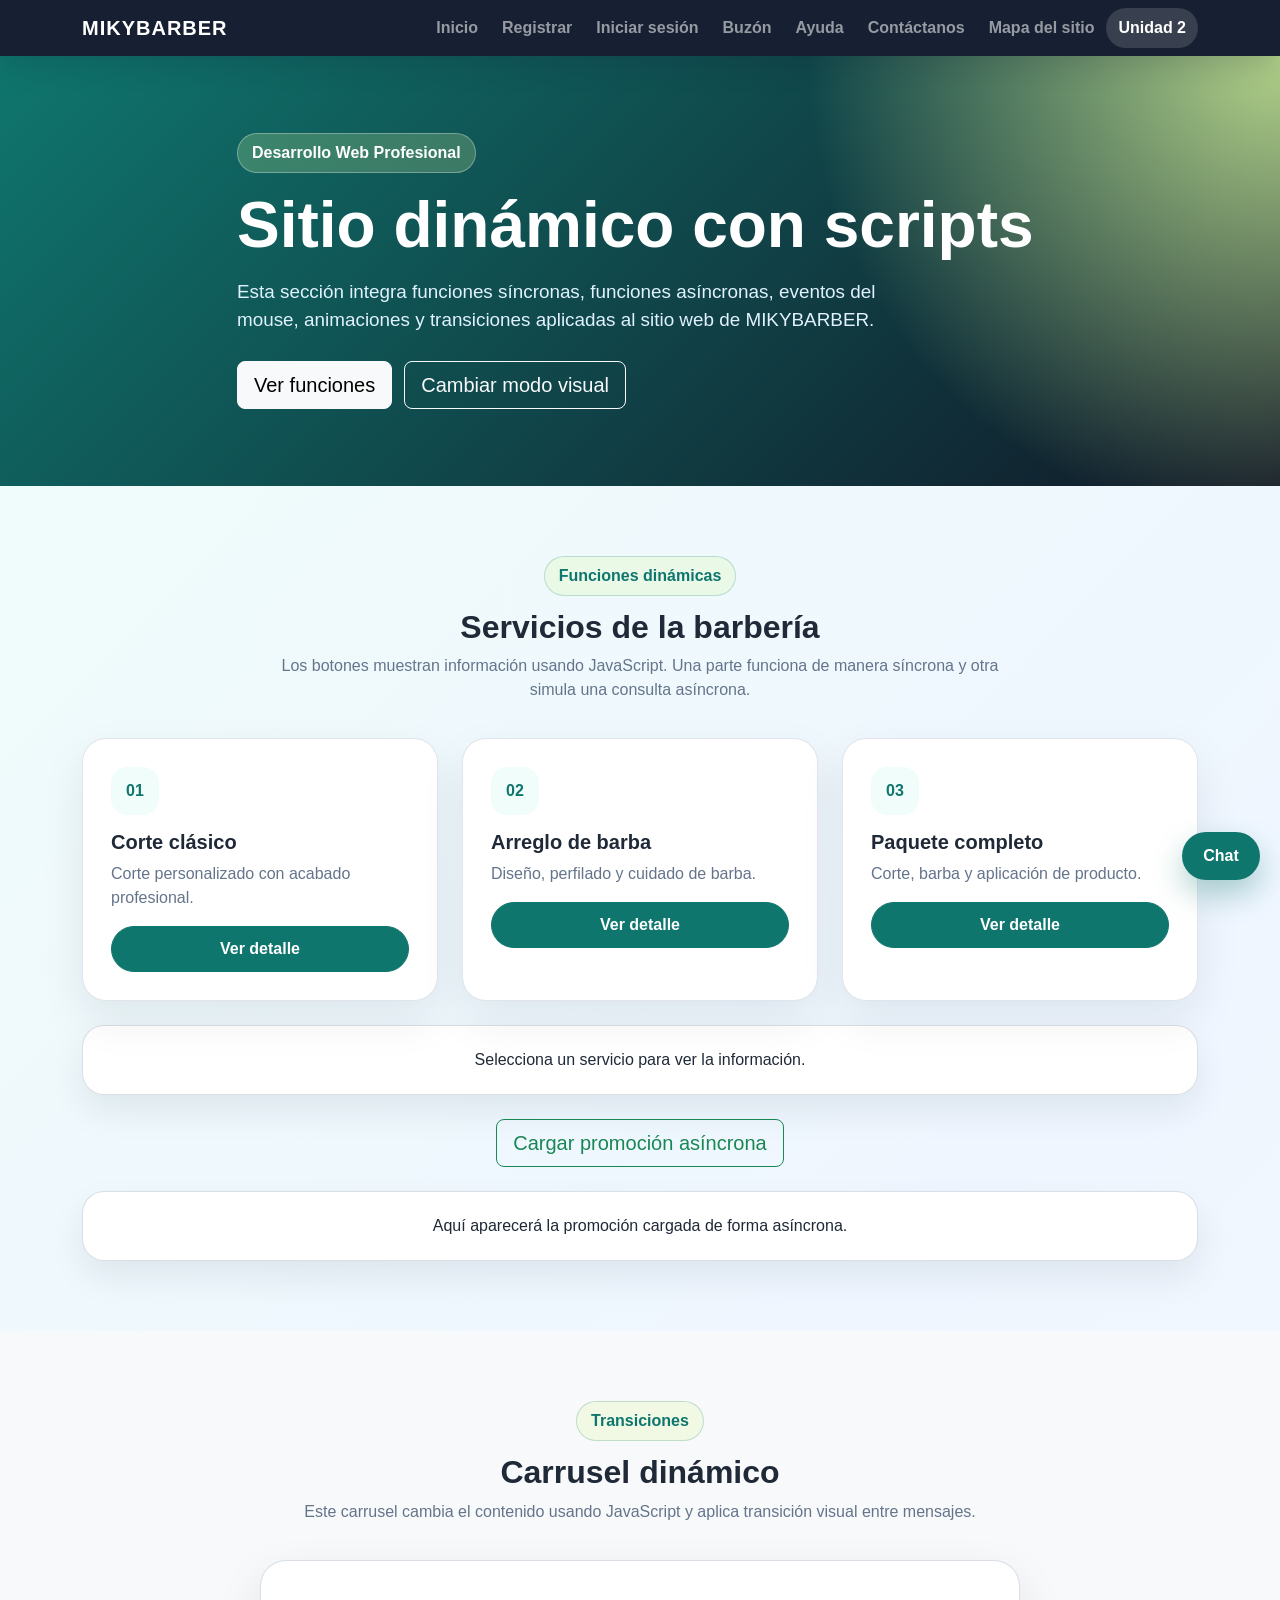
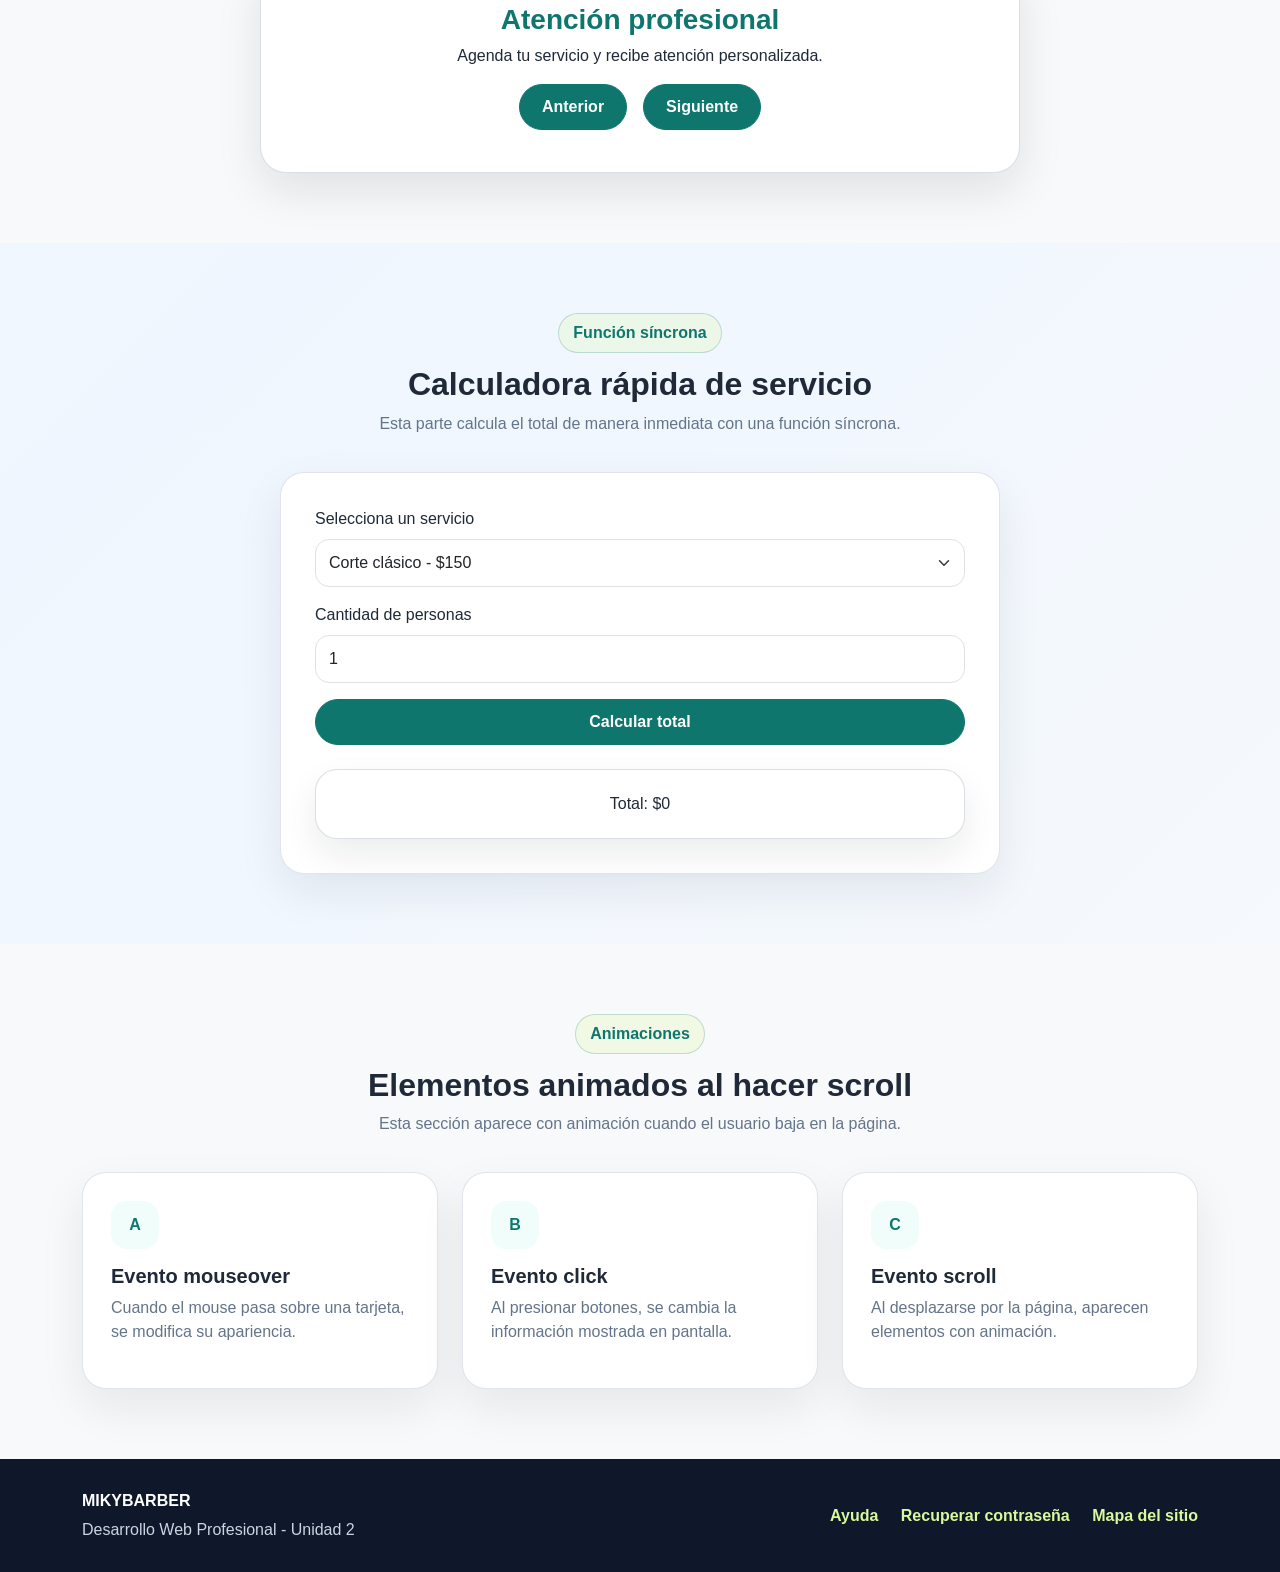
==== unidad2.html @ f6716950 "front y back" ====
<!DOCTYPE html>
<html lang="es">
<head>
  <meta charset="UTF-8">
  <meta name="viewport" content="width=device-width, initial-scale=1.0">
  <title>Unidad 2 MIKYBARBER</title>
  <link href="https://cdn.jsdelivr.net/npm/bootstrap@5.3.3/dist/css/bootstrap.min.css" rel="stylesheet">
  <link rel="stylesheet" href="css/estilos.css">
</head>
<body>

<nav class="navbar navbar-expand-lg navbar-dark main-navbar">
  <div class="container">
    <a class="navbar-brand site-id" href="index.html">MIKYBARBER</a>

    <button class="navbar-toggler" type="button" data-bs-toggle="collapse" data-bs-target="#menuPrincipal">
      <span class="navbar-toggler-icon"></span>
    </button>

    <div class="collapse navbar-collapse" id="menuPrincipal">
      <ul class="navbar-nav ms-auto">
        <li class="nav-item"><a class="nav-link" href="index.html">Inicio</a></li>
        <li class="nav-item"><a class="nav-link" href="registrO.html">Registrar</a></li>
        <li class="nav-item"><a class="nav-link" href="login.html">Iniciar sesión</a></li>
        <li class="nav-item"><a class="nav-link" href="buzon.html">Buzón</a></li>
        <li class="nav-item"><a class="nav-link" href="ayuda.html">Ayuda</a></li>
        <li class="nav-item"><a class="nav-link" href="contacto.html">Contáctanos</a></li>
        <li class="nav-item"><a class="nav-link" href="mapa-sitio.html">Mapa del sitio</a></li>
        <li class="nav-item"><a class="nav-link active" href="unidad2.html">Unidad 2</a></li>
      </ul>
    </div>
  </div>
</nav>

<header class="hero-section dinamico-hero">
  <div class="container hero-content">
    <span class="badge-soft">Desarrollo Web Profesional</span>
    <h1>Sitio dinámico con scripts</h1>
    <p>
      Esta sección integra funciones síncronas, funciones asíncronas, eventos del mouse,
      animaciones y transiciones aplicadas al sitio web de MIKYBARBER.
    </p>
    <div class="hero-actions">
      <a href="#zona-dinamica" class="btn btn-light btn-lg">Ver funciones</a>
      <button class="btn btn-outline-light btn-lg" id="btnModo">Cambiar modo visual</button>
    </div>
  </div>
</header>

<main>

<section class="section-space" id="zona-dinamica">
  <div class="container">
    <div class="section-title">
      <span class="badge-soft">Funciones dinámicas</span>
      <h2>Servicios de la barbería</h2>
      <p>
        Los botones muestran información usando JavaScript. Una parte funciona de manera síncrona
        y otra simula una consulta asíncrona.
      </p>
    </div>

    <div class="row g-4">
      <div class="col-md-4">
        <article class="info-card tarjeta-mouse" data-servicio="corte">
          <div class="card-icon">01</div>
          <h3>Corte clásico</h3>
          <p>Corte personalizado con acabado profesional.</p>
          <button class="btn btn-brand w-100 btn-servicio" data-servicio="corte">Ver detalle</button>
        </article>
      </div>

      <div class="col-md-4">
        <article class="info-card tarjeta-mouse" data-servicio="barba">
          <div class="card-icon">02</div>
          <h3>Arreglo de barba</h3>
          <p>Diseño, perfilado y cuidado de barba.</p>
          <button class="btn btn-brand w-100 btn-servicio" data-servicio="barba">Ver detalle</button>
        </article>
      </div>

      <div class="col-md-4">
        <article class="info-card tarjeta-mouse" data-servicio="paquete">
          <div class="card-icon">03</div>
          <h3>Paquete completo</h3>
          <p>Corte, barba y aplicación de producto.</p>
          <button class="btn btn-brand w-100 btn-servicio" data-servicio="paquete">Ver detalle</button>
        </article>
      </div>
    </div>

    <div class="resultado-dinamico mt-4" id="resultadoServicio">
      Selecciona un servicio para ver la información.
    </div>

    <div class="text-center mt-4">
      <button class="btn btn-outline-success btn-lg" id="btnPromocion">Cargar promoción asíncrona</button>
    </div>

    <div class="resultado-dinamico mt-4" id="resultadoPromocion">
      Aquí aparecerá la promoción cargada de forma asíncrona.
    </div>
  </div>
</section>

<section class="section-space bg-light">
  <div class="container">
    <div class="section-title">
      <span class="badge-soft">Transiciones</span>
      <h2>Carrusel dinámico</h2>
      <p>
        Este carrusel cambia el contenido usando JavaScript y aplica transición visual entre mensajes.
      </p>
    </div>

    <div class="carrusel-dinamico">
      <h3 id="tituloCarrusel">Atención profesional</h3>
      <p id="textoCarrusel">Agenda tu servicio y recibe atención personalizada.</p>

      <div class="d-flex justify-content-center gap-3 mt-3">
        <button class="btn btn-brand" id="btnAnterior">Anterior</button>
        <button class="btn btn-brand" id="btnSiguiente">Siguiente</button>
      </div>
    </div>
  </div>
</section>

<section class="section-space">
  <div class="container">
    <div class="section-title">
      <span class="badge-soft">Función síncrona</span>
      <h2>Calculadora rápida de servicio</h2>
      <p>
        Esta parte calcula el total de manera inmediata con una función síncrona.
      </p>
    </div>

    <div class="form-card mx-auto">
      <label for="servicioSelect" class="form-label">Selecciona un servicio</label>
      <select id="servicioSelect" class="form-select mb-3">
        <option value="150">Corte clásico - $150</option>
        <option value="120">Barba - $120</option>
        <option value="250">Paquete completo - $250</option>
      </select>

      <label for="cantidadInput" class="form-label">Cantidad de personas</label>
      <input type="number" id="cantidadInput" class="form-control mb-3" value="1" min="1">

      <button class="btn btn-brand w-100" id="btnCalcular">Calcular total</button>

      <div class="resultado-dinamico mt-4" id="resultadoTotal">
        Total: $0
      </div>
    </div>
  </div>
</section>

<section class="section-space bg-light">
  <div class="container">
    <div class="section-title elemento-scroll">
      <span class="badge-soft">Animaciones</span>
      <h2>Elementos animados al hacer scroll</h2>
      <p>
        Esta sección aparece con animación cuando el usuario baja en la página.
      </p>
    </div>

    <div class="row g-4">
      <div class="col-md-4">
        <article class="info-card elemento-scroll">
          <div class="card-icon">A</div>
          <h3>Evento mouseover</h3>
          <p>Cuando el mouse pasa sobre una tarjeta, se modifica su apariencia.</p>
        </article>
      </div>

      <div class="col-md-4">
        <article class="info-card elemento-scroll">
          <div class="card-icon">B</div>
          <h3>Evento click</h3>
          <p>Al presionar botones, se cambia la información mostrada en pantalla.</p>
        </article>
      </div>

      <div class="col-md-4">
        <article class="info-card elemento-scroll">
          <div class="card-icon">C</div>
          <h3>Evento scroll</h3>
          <p>Al desplazarse por la página, aparecen elementos con animación.</p>
        </article>
      </div>
    </div>
  </div>
</section>

</main>

<div class="floating-chat">
  <a href="chat.html">Chat</a>
</div>

<footer class="site-footer">
  <div class="container footer-grid">
    <div>
      <strong>MIKYBARBER</strong>
      <p>Desarrollo Web Profesional - Unidad 2</p>
    </div>
    <div>
      <a href="ayuda.html">Ayuda</a>
      <a href="recuperar.html">Recuperar contraseña</a>
      <a href="mapa-sitio.html">Mapa del sitio</a>
    </div>
  </div>
</footer>

<script src="https://cdn.jsdelivr.net/npm/bootstrap@5.3.3/dist/js/bootstrap.bundle.min.js"></script>
<script src="js/unidad2.js"></script>
</body>
</html>
---- css/estilos.css ----
:root {
    --brand-dark: #1f2937;
    --brand-main: #0f766e;
    --brand-soft: #d9f99d;
    --brand-light: #f0fdfa;
    --text-main: #1f2937;
    --text-muted: #64748b;
    --card-bg: #ffffff;
    --border-soft: #dbeafe;
}

* { box-sizing: border-box; }

body {
    margin: 0;
    font-family: Arial, Helvetica, sans-serif;
    color: var(--text-main);
    background: linear-gradient(135deg, #f0fdfa 0%, #eff6ff 48%, #f8fafc 100%);
    min-height: 100vh;
}

.main-navbar {
    background: rgba(15, 23, 42, 0.96);
    box-shadow: 0 8px 30px rgba(15, 23, 42, 0.18);
}

.site-id {
    font-weight: 800;
    letter-spacing: 1px;
}

.navbar .nav-link {
    font-weight: 600;
    border-radius: 999px;
    padding-left: 12px !important;
    padding-right: 12px !important;
}

.navbar .nav-link.active,
.navbar .nav-link:hover {
    background: rgba(255, 255, 255, 0.14);
}

.site-search {
    gap: 8px;
}

.site-search .form-control {
    min-width: 170px;
    border-radius: 999px;
}

.site-search .btn,
.btn-brand {
    border-radius: 999px;
    font-weight: 700;
}

.btn-brand {
    background: var(--brand-main);
    border: 1px solid var(--brand-main);
    color: white;
    padding: 10px 22px;
}

.btn-brand:hover {
    background: #115e59;
    border-color: #115e59;
    color: white;
}

.hero-section {
    min-height: 430px;
    display: flex;
    align-items: center;
    background: radial-gradient(circle at top left, rgba(217, 249, 157, 0.85), transparent 34%), linear-gradient(135deg, #0f766e, #1e3a8a);
    color: white;
}

.hero-content {
    max-width: 830px;
    padding-top: 70px;
    padding-bottom: 70px;
}

.hero-content h1 {
    font-size: clamp(2.4rem, 5vw, 4.4rem);
    font-weight: 800;
    margin: 14px 0;
}

.hero-content p {
    font-size: 1.18rem;
    max-width: 650px;
    color: #e0f2fe;
}

.hero-actions {
    display: flex;
    flex-wrap: wrap;
    gap: 12px;
    margin-top: 26px;
}

.badge-soft {
    display: inline-block;
    background: rgba(217, 249, 157, 0.22);
    color: #0f766e;
    border: 1px solid rgba(15, 118, 110, 0.22);
    padding: 7px 14px;
    border-radius: 999px;
    font-weight: 800;
}

.hero-section .badge-soft {
    color: white;
    border-color: rgba(255,255,255,.3);
}

.section-space,
.form-section,
.error-section {
    padding-top: 70px;
    padding-bottom: 70px;
}

.section-title {
    text-align: center;
    max-width: 760px;
    margin: 0 auto 36px;
}

.section-title h1,
.section-title h2,
.form-intro h1 {
    font-weight: 800;
    margin-top: 12px;
}

.section-title p,
.form-intro p,
.info-card p,
.map-card li,
.error-card p {
    color: var(--text-muted);
}

.info-card,
.form-card,
.map-card,
.search-panel,
.error-card,
.chat-box,
.chat-info,
.feature-strip {
    background: var(--card-bg);
    border: 1px solid rgba(148, 163, 184, 0.28);
    border-radius: 24px;
    box-shadow: 0 18px 45px rgba(15, 23, 42, 0.08);
}

.info-card {
    padding: 28px;
    height: 100%;
    transition: transform .2s ease, box-shadow .2s ease;
}

.info-card:hover {
    transform: translateY(-4px);
    box-shadow: 0 24px 55px rgba(15, 23, 42, 0.12);
}

.info-card h3 {
    font-size: 1.25rem;
    font-weight: 800;
    margin-top: 15px;
}

.info-card a,
.map-card a,
.form-card a,
.site-footer a {
    color: var(--brand-main);
    font-weight: 700;
    text-decoration: none;
}

.info-card a:hover,
.map-card a:hover,
.site-footer a:hover {
    text-decoration: underline;
}

.card-icon {
    width: 48px;
    height: 48px;
    border-radius: 16px;
    background: var(--brand-light);
    color: var(--brand-main);
    display: grid;
    place-items: center;
    font-weight: 800;
}

.feature-strip {
    padding: 30px;
    display: flex;
    justify-content: space-between;
    align-items: center;
    gap: 20px;
}

.form-section {
    display: flex;
    justify-content: center;
}

.form-card {
    width: min(100%, 720px);
    padding: 34px;
}

.small-card {
    width: min(100%, 520px);
}

.form-control,
.form-select {
    border-radius: 14px;
    padding: 11px 13px;
}

.form-control:focus,
.form-select:focus {
    border-color: var(--brand-main);
    box-shadow: 0 0 0 .22rem rgba(15, 118, 110, .15);
}

.form-text {
    color: var(--text-muted);
}

.site-map-grid {
    display: grid;
    grid-template-columns: repeat(3, minmax(0, 1fr));
    gap: 20px;
}

.map-card {
    padding: 28px;
}

.map-card h2 {
    font-size: 1.3rem;
    font-weight: 800;
    margin-bottom: 16px;
}

.map-card ul {
    margin: 0;
    padding-left: 20px;
}

.map-card li {
    margin-bottom: 9px;
}

.search-panel {
    padding: 28px;
    max-width: 850px;
    margin: 0 auto;
}

.site-search-page {
    display: flex;
    gap: 12px;
    margin-bottom: 22px;
}

.results-list article {
    padding: 16px;
    border: 1px solid #e2e8f0;
    border-radius: 18px;
    margin-top: 12px;
    background: #f8fafc;
}

.results-list h3 {
    font-size: 1.05rem;
    font-weight: 800;
}

.chat-layout {
    display: grid;
    grid-template-columns: .9fr 1.1fr;
    gap: 24px;
    align-items: start;
}

.chat-info,
.chat-box {
    padding: 28px;
}

.chat-message {
    padding: 12px 14px;
    border-radius: 18px;
    margin-bottom: 12px;
    max-width: 85%;
}

.chat-message.bot {
    background: #ecfeff;
}

.chat-message.user {
    background: #dcfce7;
    margin-left: auto;
}

.chat-form {
    display: flex;
    gap: 10px;
    margin-top: 18px;
}

.error-section {
    min-height: 70vh;
    display: grid;
    place-items: center;
}

.error-card {
    max-width: 700px;
    text-align: center;
    padding: 46px;
}

.error-code {
    display: block;
    font-size: 6rem;
    line-height: 1;
    color: var(--brand-main);
    font-weight: 900;
}

.floating-chat {
    position: fixed;
    right: 20px;
    bottom: 20px;
    z-index: 20;
}

.floating-chat a {
    display: inline-flex;
    align-items: center;
    justify-content: center;
    min-width: 78px;
    height: 48px;
    border-radius: 999px;
    background: var(--brand-main);
    color: white;
    text-decoration: none;
    font-weight: 800;
    box-shadow: 0 14px 30px rgba(15, 118, 110, .32);
}

.site-footer {
    background: #0f172a;
    color: white;
    padding: 30px 0;
}

.footer-grid {
    display: flex;
    justify-content: space-between;
    gap: 20px;
    align-items: center;
}

.site-footer p {
    margin: 5px 0 0;
    color: #cbd5e1;
}

.site-footer a {
    display: inline-block;
    margin-left: 18px;
    color: #d9f99d;
}

@media (max-width: 991px) {
    .site-search { margin-top: 14px; }
    .site-search .form-control { min-width: 0; }
    .feature-strip,
    .footer-grid,
    .site-search-page,
    .chat-form { flex-direction: column; align-items: stretch; }
    .site-map-grid,
    .chat-layout { grid-template-columns: 1fr; }
}

@media (max-width: 576px) {
    .form-card,
    .error-card,
    .info-card,
    .map-card,
    .chat-info,
    .chat-box { padding: 22px; }
    .section-space,
    .form-section,
    .error-section { padding-top: 45px; padding-bottom: 45px; }
    .site-footer a { margin: 8px 12px 0 0; }
}

/*UNIDAD 2 -------------------------------------------------*/

.dinamico-hero {
  background: radial-gradient(circle at top right, rgba(217, 249, 157, 0.8), transparent 35%),
              linear-gradient(135deg, #0f766e, #111827);
}

.resultado-dinamico {
  background: #ffffff;
  border: 1px solid rgba(148, 163, 184, 0.35);
  border-radius: 22px;
  padding: 22px;
  box-shadow: 0 16px 35px rgba(15, 23, 42, 0.08);
  color: var(--text-main);
  text-align: center;
}

.tarjeta-mouse {
  position: relative;
  overflow: hidden;
  cursor: pointer;
}

.tarjeta-mouse::before {
  content: "";
  position: absolute;
  left: var(--pos-x, 50%);
  top: var(--pos-y, 50%);
  width: 0;
  height: 0;
  background: rgba(15, 118, 110, 0.12);
  border-radius: 50%;
  transform: translate(-50%, -50%);
  transition: width 0.35s ease, height 0.35s ease;
  z-index: 0;
}

.tarjeta-mouse > * {
  position: relative;
  z-index: 1;
}

.tarjeta-activa::before {
  width: 380px;
  height: 380px;
}

.tarjeta-activa {
  transform: translateY(-8px) scale(1.02);
  border-color: rgba(15, 118, 110, 0.45);
}

.carrusel-dinamico {
  max-width: 760px;
  margin: 0 auto;
  background: #ffffff;
  border-radius: 26px;
  padding: 42px;
  text-align: center;
  border: 1px solid rgba(148, 163, 184, 0.35);
  box-shadow: 0 18px 45px rgba(15, 23, 42, 0.1);
  transition: opacity 0.35s ease, transform 0.35s ease;
}

.carrusel-dinamico h3 {
  font-weight: 800;
  color: var(--brand-main);
}

.carrusel-salida {
  opacity: 0;
  transform: translateX(-25px);
}

.carrusel-entrada {
  animation: entradaCarrusel 0.45s ease;
}

.animacion-respuesta {
  animation: resaltarRespuesta 0.6s ease;
}

.elemento-scroll {
  opacity: 0;
  transform: translateY(35px);
  transition: opacity 0.7s ease, transform 0.7s ease;
}

.visible-scroll {
  opacity: 1;
  transform: translateY(0);
}

.modo-alterno {
  background: linear-gradient(135deg, #111827, #0f766e);
  color: #f8fafc;
}

.modo-alterno .info-card,
.modo-alterno .form-card,
.modo-alterno .resultado-dinamico,
.modo-alterno .carrusel-dinamico {
  background: #0f172a;
  color: #f8fafc;
  border-color: rgba(255, 255, 255, 0.18);
}

.modo-alterno .section-title p,
.modo-alterno .info-card p {
  color: #cbd5e1;
}

@keyframes resaltarRespuesta {
  0% {
    transform: scale(0.97);
    background: #ecfeff;
  }

  100% {
    transform: scale(1);
    background: #ffffff;
  }
}

@keyframes entradaCarrusel {
  0% {
    opacity: 0;
    transform: translateX(25px);
  }

  100% {
    opacity: 1;
    transform: translateX(0);
  }
}
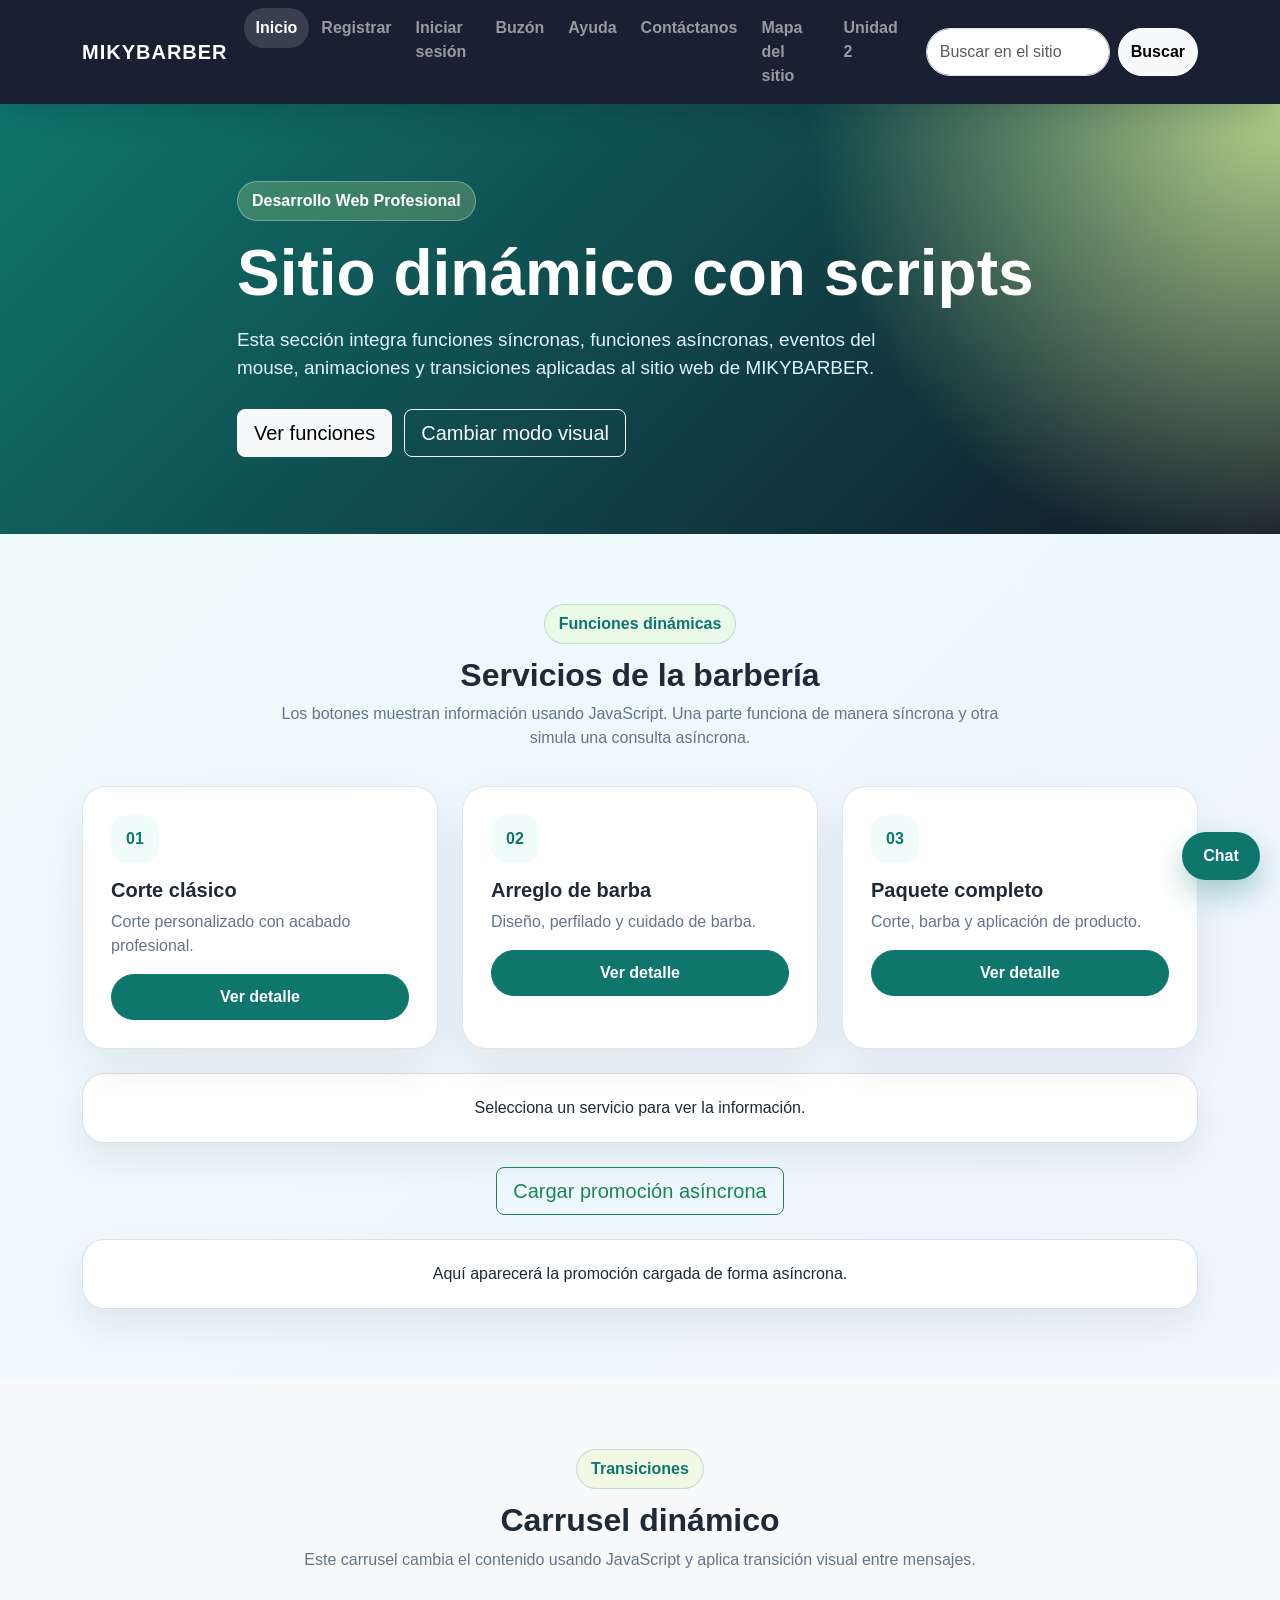
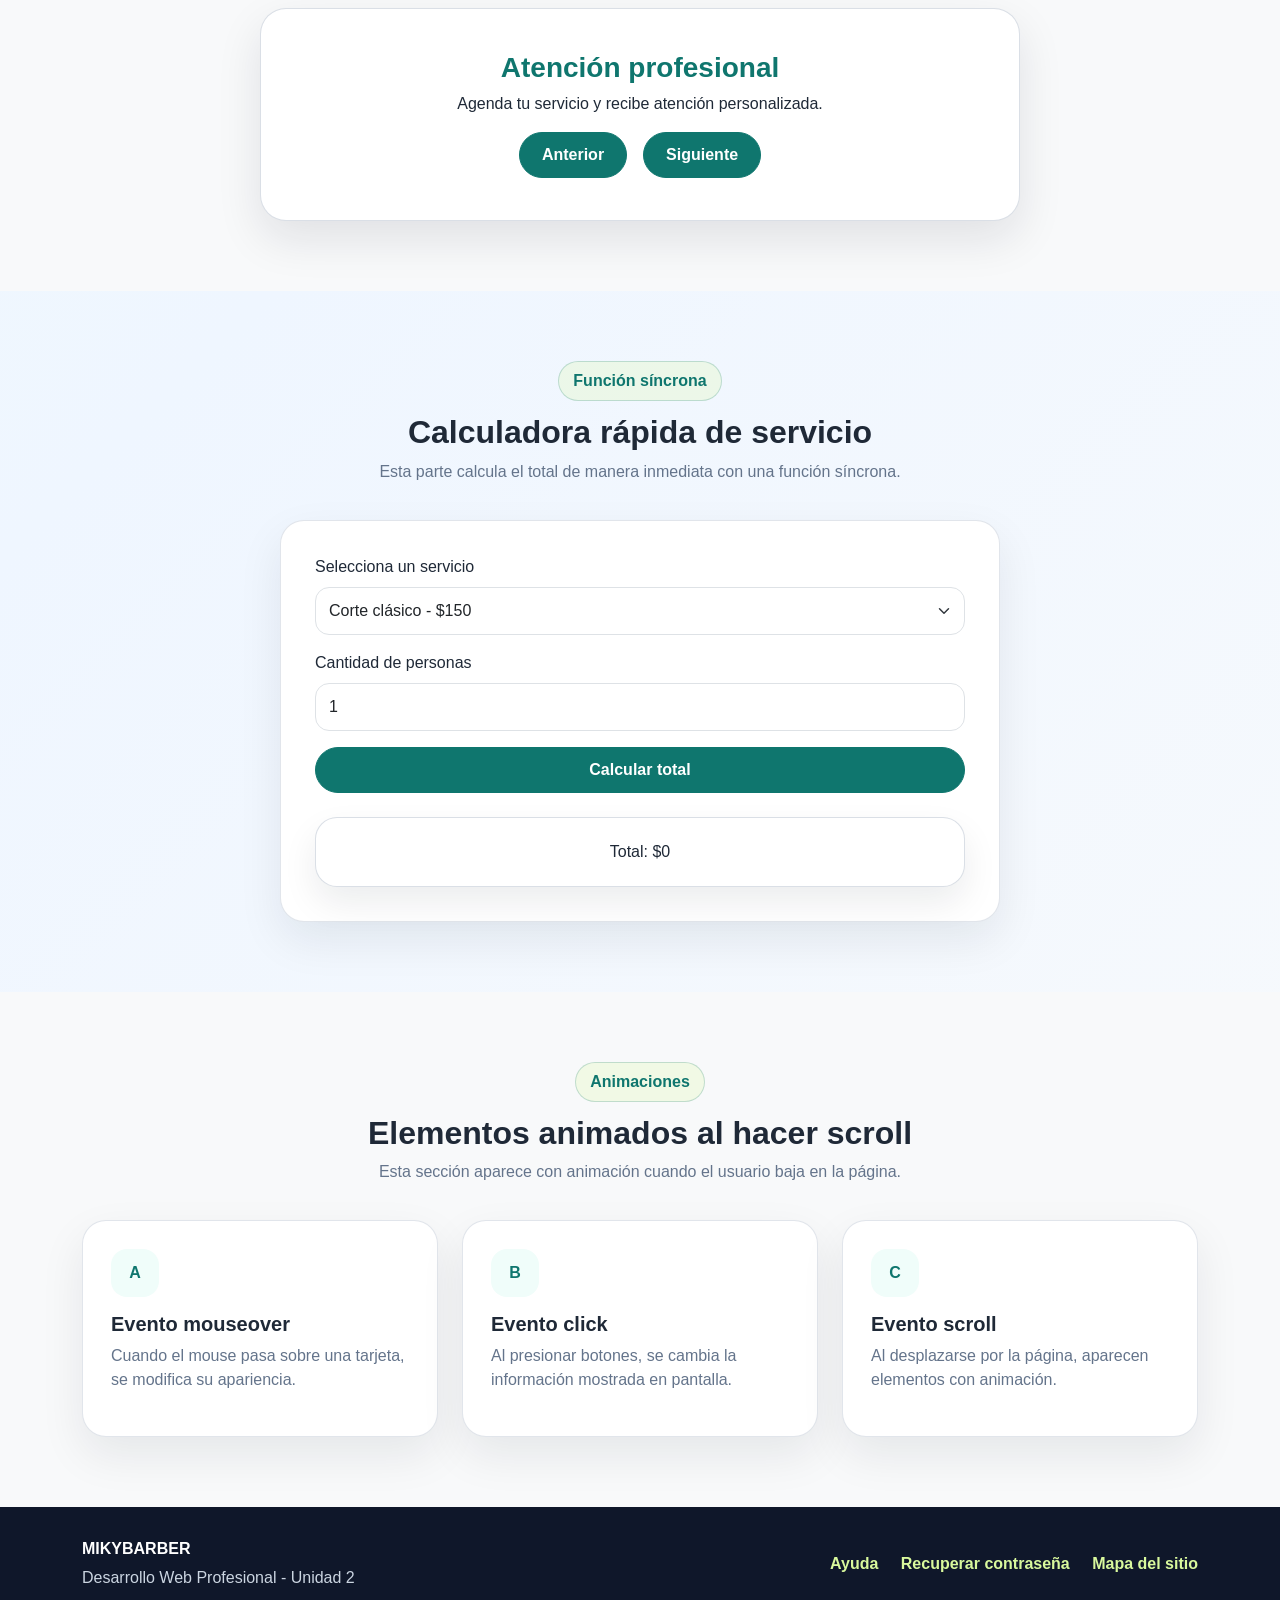
==== commit d161149a: "front barra de navegacion" ====
--- a/unidad2.html
+++ b/unidad2.html
@@ -9,28 +9,30 @@
 </head>
 <body>
 
-<nav class="navbar navbar-expand-lg navbar-dark main-navbar">
-  <div class="container">
-    <a class="navbar-brand site-id" href="index.html">MIKYBARBER</a>
-
-    <button class="navbar-toggler" type="button" data-bs-toggle="collapse" data-bs-target="#menuPrincipal">
-      <span class="navbar-toggler-icon"></span>
-    </button>
-
-    <div class="collapse navbar-collapse" id="menuPrincipal">
-      <ul class="navbar-nav ms-auto">
-        <li class="nav-item"><a class="nav-link" href="index.html">Inicio</a></li>
-        <li class="nav-item"><a class="nav-link" href="registrO.html">Registrar</a></li>
-        <li class="nav-item"><a class="nav-link" href="login.html">Iniciar sesión</a></li>
-        <li class="nav-item"><a class="nav-link" href="buzon.html">Buzón</a></li>
-        <li class="nav-item"><a class="nav-link" href="ayuda.html">Ayuda</a></li>
-        <li class="nav-item"><a class="nav-link" href="contacto.html">Contáctanos</a></li>
-        <li class="nav-item"><a class="nav-link" href="mapa-sitio.html">Mapa del sitio</a></li>
-        <li class="nav-item"><a class="nav-link active" href="unidad2.html">Unidad 2</a></li>
-      </ul>
-    </div>
-  </div>
-</nav>
+    <nav class="navbar navbar-expand-lg navbar-dark main-navbar sticky-top">
+        <div class="container">
+            <a class="navbar-brand site-id" href="index.html">MIKYBARBER</a>
+            <button class="navbar-toggler" type="button" data-bs-toggle="collapse" data-bs-target="#menuPrincipal" aria-controls="menuPrincipal" aria-expanded="false" aria-label="Abrir menú">
+                <span class="navbar-toggler-icon"></span>
+            </button>
+            <div class="collapse navbar-collapse" id="menuPrincipal">
+                <ul class="navbar-nav ms-auto mb-2 mb-lg-0">
+                    <li class="nav-item"><a class="nav-link active" href="index.html">Inicio</a></li>
+<li class="nav-item"><a class="nav-link " href="regisTrO.html">Registrar</a></li>
+<li class="nav-item"><a class="nav-link " href="login.html">Iniciar sesión</a></li>
+<li class="nav-item"><a class="nav-link " href="buzon.html">Buzón</a></li>
+<li class="nav-item"><a class="nav-link " href="ayuda.html">Ayuda</a></li>
+<li class="nav-item"><a class="nav-link " href="contacto.html">Contáctanos</a></li>
+<li class="nav-item"><a class="nav-link " href="mapa-sitio.html">Mapa del sitio</a></li>
+<li class="nav-item"><a class="nav-link" href="unidad2.html">Unidad 2</a></li>
+                </ul>
+                <form class="d-flex site-search ms-lg-3" role="search" action="busqueda.html" method="GET">
+                    <input class="form-control" type="search" name="q" placeholder="Buscar en el sitio" aria-label="Buscar">
+                    <button class="btn btn-light" type="submit">Buscar</button>
+                </form>
+            </div>
+        </div>
+    </nav>
 
 <header class="hero-section dinamico-hero">
   <div class="container hero-content">
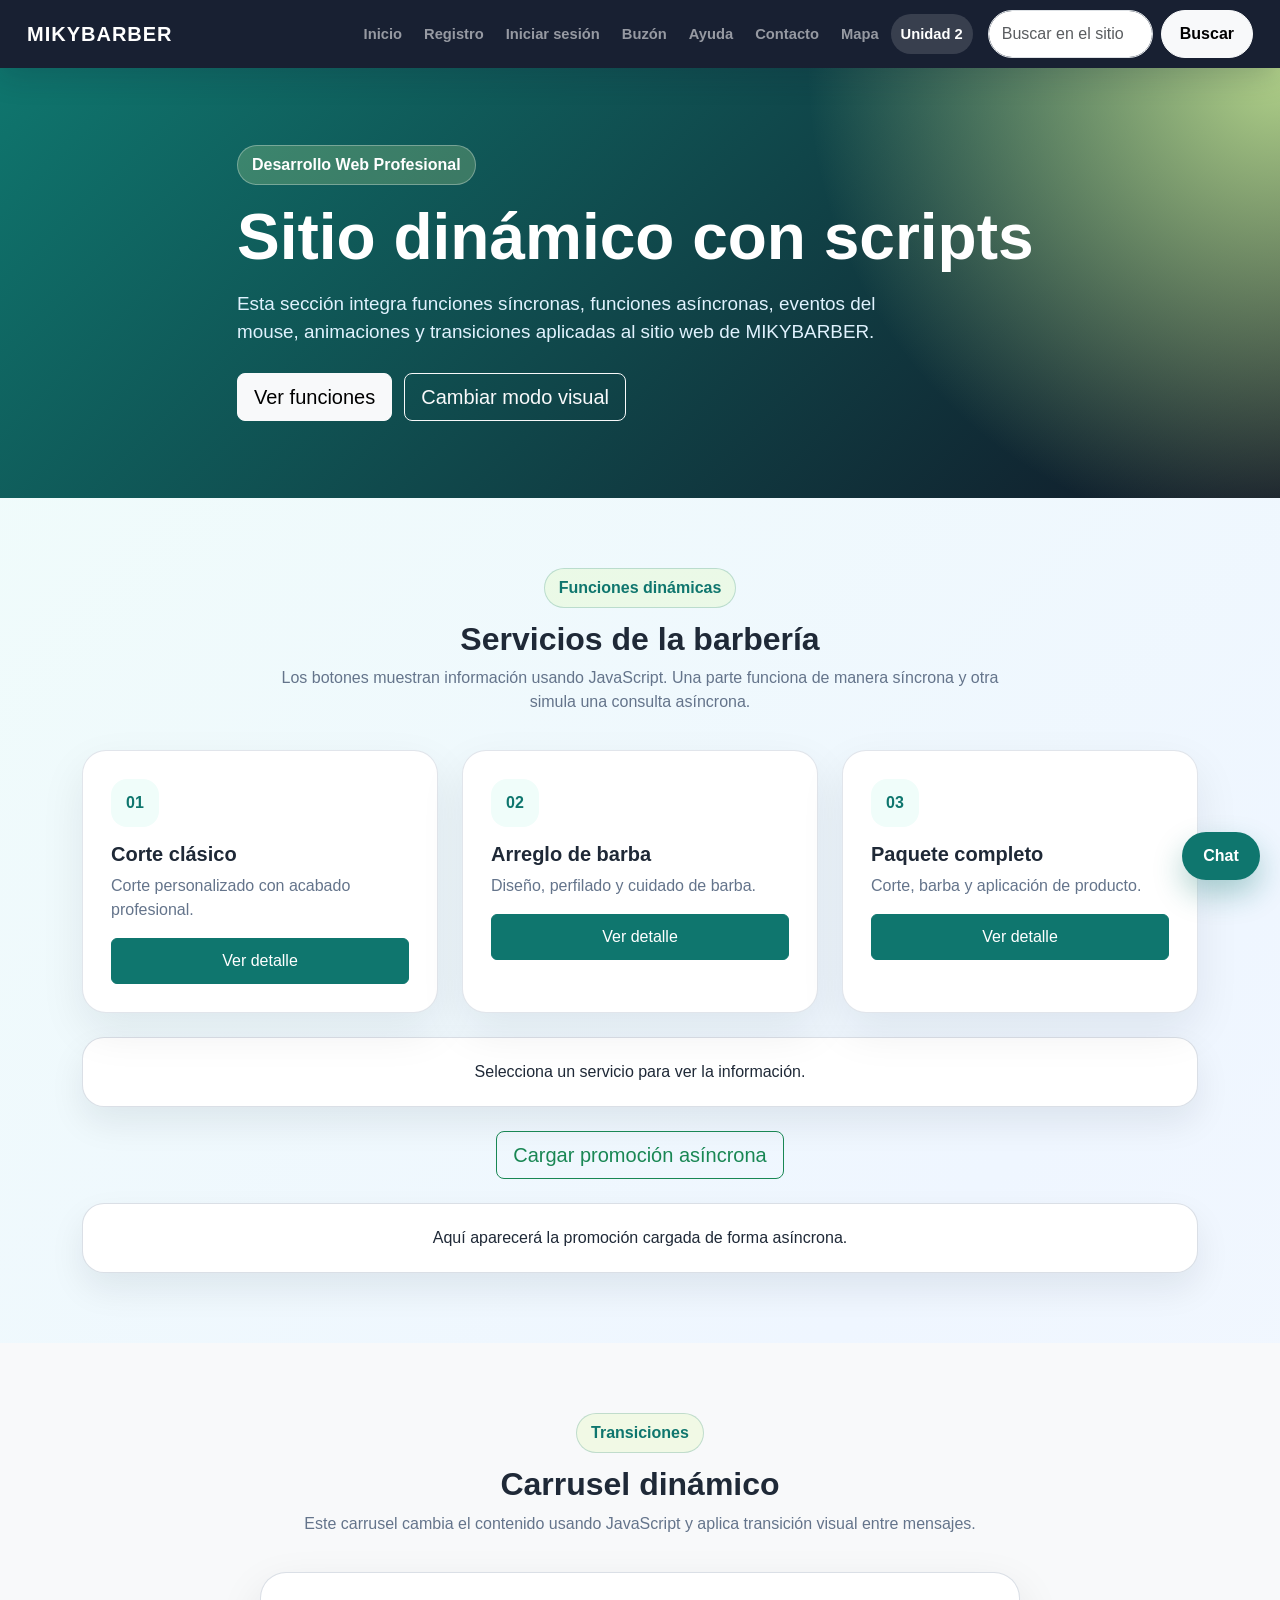
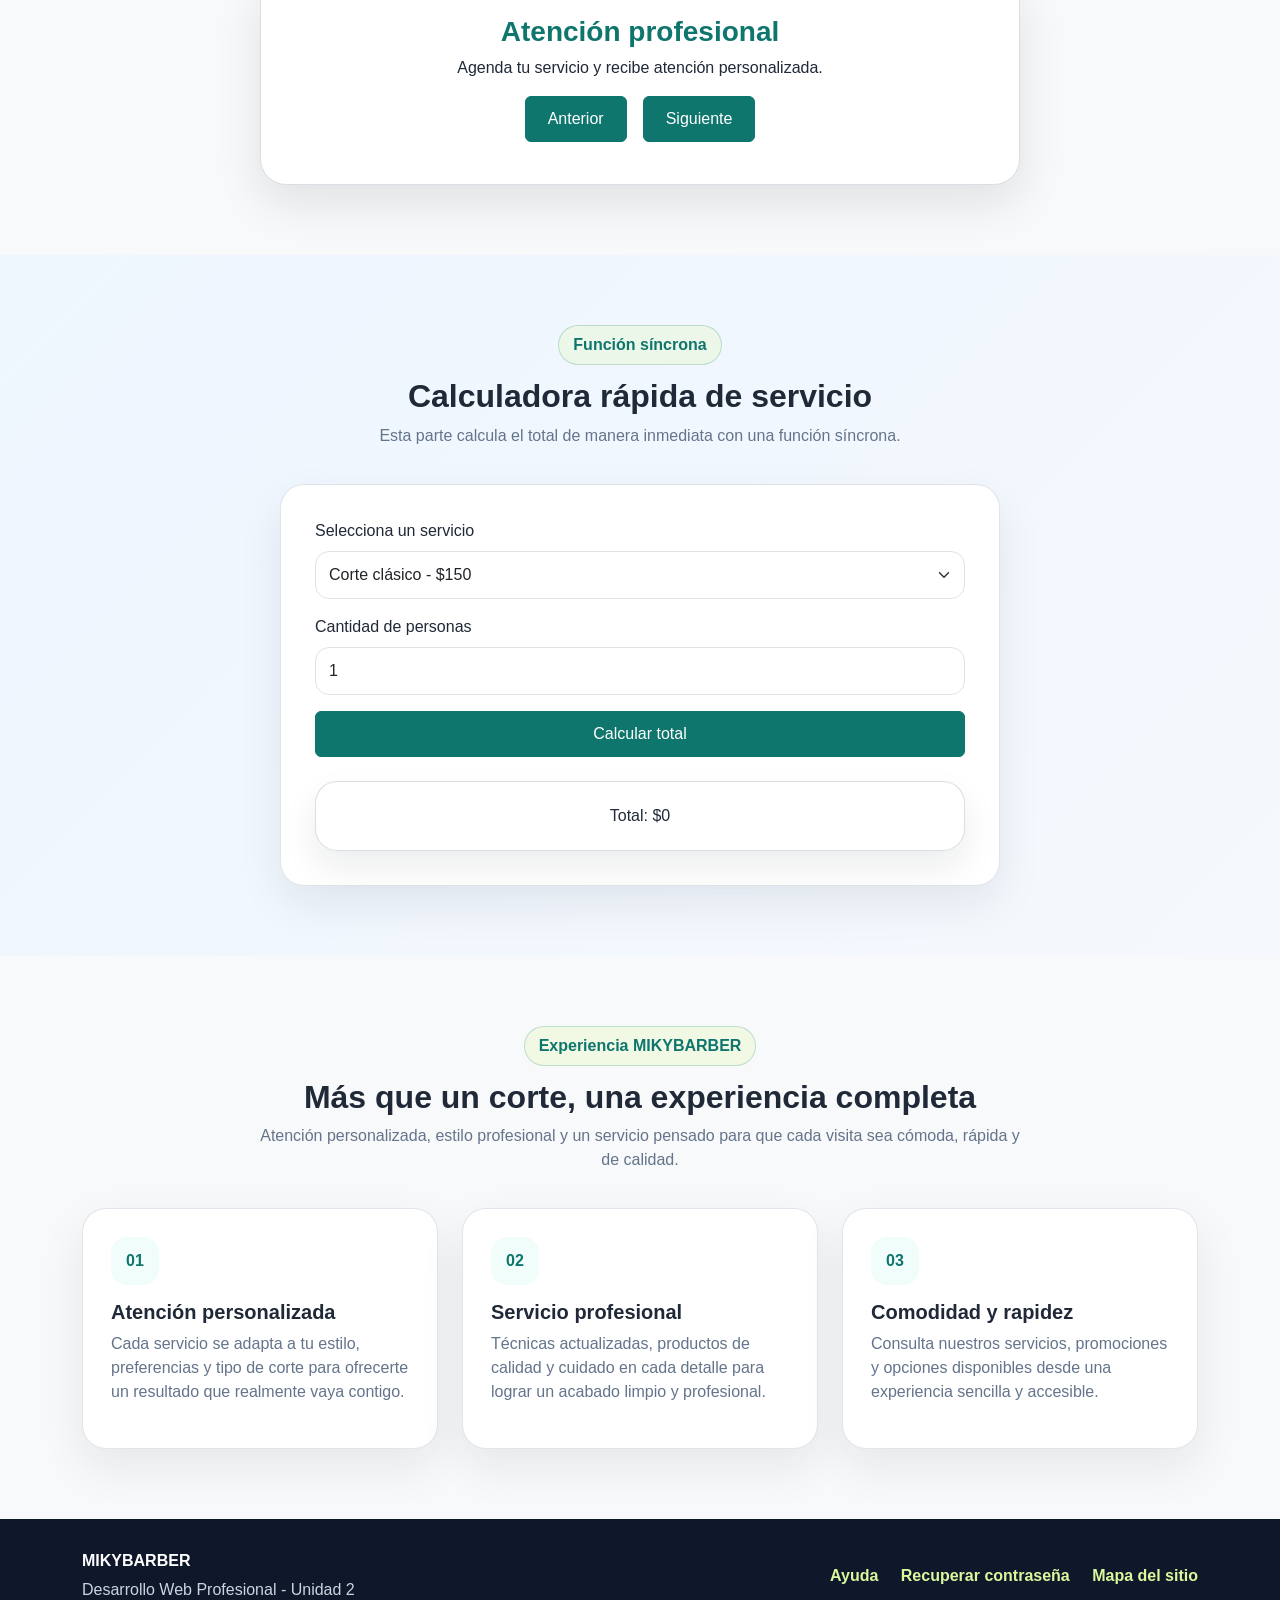
==== commit a6608894: "Front NAV 1 Cambio de diseño de la barra de navegacion de la pestaña unidad2 y version de bootstrap," ====
--- a/unidad2.html
+++ b/unidad2.html
@@ -4,35 +4,86 @@
   <meta charset="UTF-8">
   <meta name="viewport" content="width=device-width, initial-scale=1.0">
   <title>Unidad 2 MIKYBARBER</title>
-  <link href="https://cdn.jsdelivr.net/npm/bootstrap@5.3.3/dist/css/bootstrap.min.css" rel="stylesheet">
+  <link href="https://cdn.jsdelivr.net/npm/bootstrap@5.3.7/dist/css/bootstrap.min.css" rel="stylesheet">
   <link rel="stylesheet" href="css/estilos.css">
 </head>
 <body>
 
-    <nav class="navbar navbar-expand-lg navbar-dark main-navbar sticky-top">
-        <div class="container">
-            <a class="navbar-brand site-id" href="index.html">MIKYBARBER</a>
-            <button class="navbar-toggler" type="button" data-bs-toggle="collapse" data-bs-target="#menuPrincipal" aria-controls="menuPrincipal" aria-expanded="false" aria-label="Abrir menú">
-                <span class="navbar-toggler-icon"></span>
-            </button>
-            <div class="collapse navbar-collapse" id="menuPrincipal">
-                <ul class="navbar-nav ms-auto mb-2 mb-lg-0">
-                    <li class="nav-item"><a class="nav-link active" href="index.html">Inicio</a></li>
-<li class="nav-item"><a class="nav-link " href="regisTrO.html">Registrar</a></li>
-<li class="nav-item"><a class="nav-link " href="login.html">Iniciar sesión</a></li>
-<li class="nav-item"><a class="nav-link " href="buzon.html">Buzón</a></li>
-<li class="nav-item"><a class="nav-link " href="ayuda.html">Ayuda</a></li>
-<li class="nav-item"><a class="nav-link " href="contacto.html">Contáctanos</a></li>
-<li class="nav-item"><a class="nav-link " href="mapa-sitio.html">Mapa del sitio</a></li>
-<li class="nav-item"><a class="nav-link" href="unidad2.html">Unidad 2</a></li>
-                </ul>
-                <form class="d-flex site-search ms-lg-3" role="search" action="busqueda.html" method="GET">
-                    <input class="form-control" type="search" name="q" placeholder="Buscar en el sitio" aria-label="Buscar">
-                    <button class="btn btn-light" type="submit">Buscar</button>
-                </form>
-            </div>
+    <nav class="navbar navbar-expand-xl navbar-dark main-navbar sticky-top">
+    <div class="container">
+
+        <a class="navbar-brand site-id" href="index.html">
+            MIKYBARBER
+        </a>
+
+        <button class="navbar-toggler"
+                type="button"
+                data-bs-toggle="collapse"
+                data-bs-target="#menuPrincipal"
+                aria-controls="menuPrincipal"
+                aria-expanded="false"
+                aria-label="Abrir menú">
+            <span class="navbar-toggler-icon"></span>
+        </button>
+
+        <div class="collapse navbar-collapse" id="menuPrincipal">
+
+            <ul class="navbar-nav ms-auto mb-2 mb-xl-0">
+
+                <li class="nav-item">
+                    <a class="nav-link" href="index.html">Inicio</a>
+                </li>
+
+                <li class="nav-item">
+                    <a class="nav-link" href="regisTrO.html">Registro</a>
+                </li>
+
+                <li class="nav-item">
+                    <a class="nav-link" href="login.html">Iniciar sesión</a>
+                </li>
+
+                <li class="nav-item">
+                    <a class="nav-link" href="buzon.html">Buzón</a>
+                </li>
+
+                <li class="nav-item">
+                    <a class="nav-link" href="ayuda.html">Ayuda</a>
+                </li>
+
+                <li class="nav-item">
+                    <a class="nav-link" href="contacto.html">Contacto</a>
+                </li>
+
+                <li class="nav-item">
+                    <a class="nav-link" href="mapa-sitio.html">Mapa</a>
+                </li>
+
+                <li class="nav-item">
+                    <a class="nav-link active" href="unidad2.html">Unidad 2</a>
+                </li>
+
+            </ul>
+
+            <form class="d-flex site-search ms-xl-3"
+                  role="search"
+                  action="busqueda.html"
+                  method="GET">
+
+                <input class="form-control"
+                       type="search"
+                       name="q"
+                       placeholder="Buscar en el sitio"
+                       aria-label="Buscar">
+
+                <button class="btn btn-light" type="submit">
+                    Buscar
+                </button>
+
+            </form>
+
         </div>
-    </nav>
+    </div>
+</nav>
 
 <header class="hero-section dinamico-hero">
   <div class="container hero-content">
@@ -159,38 +210,51 @@
 
 <section class="section-space bg-light">
   <div class="container">
+
     <div class="section-title elemento-scroll">
-      <span class="badge-soft">Animaciones</span>
-      <h2>Elementos animados al hacer scroll</h2>
-      <p>
-        Esta sección aparece con animación cuando el usuario baja en la página.
+      <span class="badge-soft">Experiencia MIKYBARBER</span>
+      <h2>Más que un corte, una experiencia completa</h2>
+      <p>
+        Atención personalizada, estilo profesional y un servicio pensado para que
+        cada visita sea cómoda, rápida y de calidad.
       </p>
     </div>
 
     <div class="row g-4">
+
       <div class="col-md-4">
         <article class="info-card elemento-scroll">
-          <div class="card-icon">A</div>
-          <h3>Evento mouseover</h3>
-          <p>Cuando el mouse pasa sobre una tarjeta, se modifica su apariencia.</p>
+          <div class="card-icon">01</div>
+          <h3>Atención personalizada</h3>
+          <p>
+            Cada servicio se adapta a tu estilo, preferencias y tipo de corte para
+            ofrecerte un resultado que realmente vaya contigo.
+          </p>
         </article>
       </div>
 
       <div class="col-md-4">
         <article class="info-card elemento-scroll">
-          <div class="card-icon">B</div>
-          <h3>Evento click</h3>
-          <p>Al presionar botones, se cambia la información mostrada en pantalla.</p>
+          <div class="card-icon">02</div>
+          <h3>Servicio profesional</h3>
+          <p>
+            Técnicas actualizadas, productos de calidad y cuidado en cada detalle
+            para lograr un acabado limpio y profesional.
+          </p>
         </article>
       </div>
 
       <div class="col-md-4">
         <article class="info-card elemento-scroll">
-          <div class="card-icon">C</div>
-          <h3>Evento scroll</h3>
-          <p>Al desplazarse por la página, aparecen elementos con animación.</p>
-        </article>
-      </div>
+          <div class="card-icon">03</div>
+          <h3>Comodidad y rapidez</h3>
+          <p>
+            Consulta nuestros servicios, promociones y opciones disponibles desde
+            una experiencia sencilla y accesible.
+          </p>
+        </article>
+      </div>
+
     </div>
   </div>
 </section>
@@ -215,7 +279,7 @@
   </div>
 </footer>
 
-<script src="https://cdn.jsdelivr.net/npm/bootstrap@5.3.3/dist/js/bootstrap.bundle.min.js"></script>
+<script src="https://cdn.jsdelivr.net/npm/bootstrap@5.3.7/dist/js/bootstrap.bundle.min.js"></script>
 <script src="js/unidad2.js"></script>
 </body>
 </html>
--- a/css/estilos.css
+++ b/css/estilos.css
@@ -23,38 +23,56 @@
 .main-navbar {
     background: rgba(15, 23, 42, 0.96);
     box-shadow: 0 8px 30px rgba(15, 23, 42, 0.18);
+    padding: 10px 0;
+}
+
+.main-navbar .container {
+    max-width: 1250px;
 }
 
 .site-id {
     font-weight: 800;
     letter-spacing: 1px;
+    margin-right: 25px;
+    white-space: nowrap;
+}
+
+.navbar-nav {
+    align-items: center;
+    gap: 2px;
 }
 
 .navbar .nav-link {
     font-weight: 600;
     border-radius: 999px;
-    padding-left: 12px !important;
-    padding-right: 12px !important;
+    padding: 9px 10px !important;
+    white-space: nowrap;
+    font-size: 0.92rem;
 }
 
 .navbar .nav-link.active,
 .navbar .nav-link:hover {
     background: rgba(255, 255, 255, 0.14);
+    color: white;
 }
 
 .site-search {
     gap: 8px;
+    margin-left: 15px !important;
+    flex-shrink: 0;
 }
 
 .site-search .form-control {
-    min-width: 170px;
+    width: 165px;
+    min-width: 165px;
     border-radius: 999px;
 }
 
-.site-search .btn,
-.btn-brand {
+.site-search .btn {
     border-radius: 999px;
     font-weight: 700;
+    padding-left: 18px;
+    padding-right: 18px;
 }
 
 .btn-brand {
